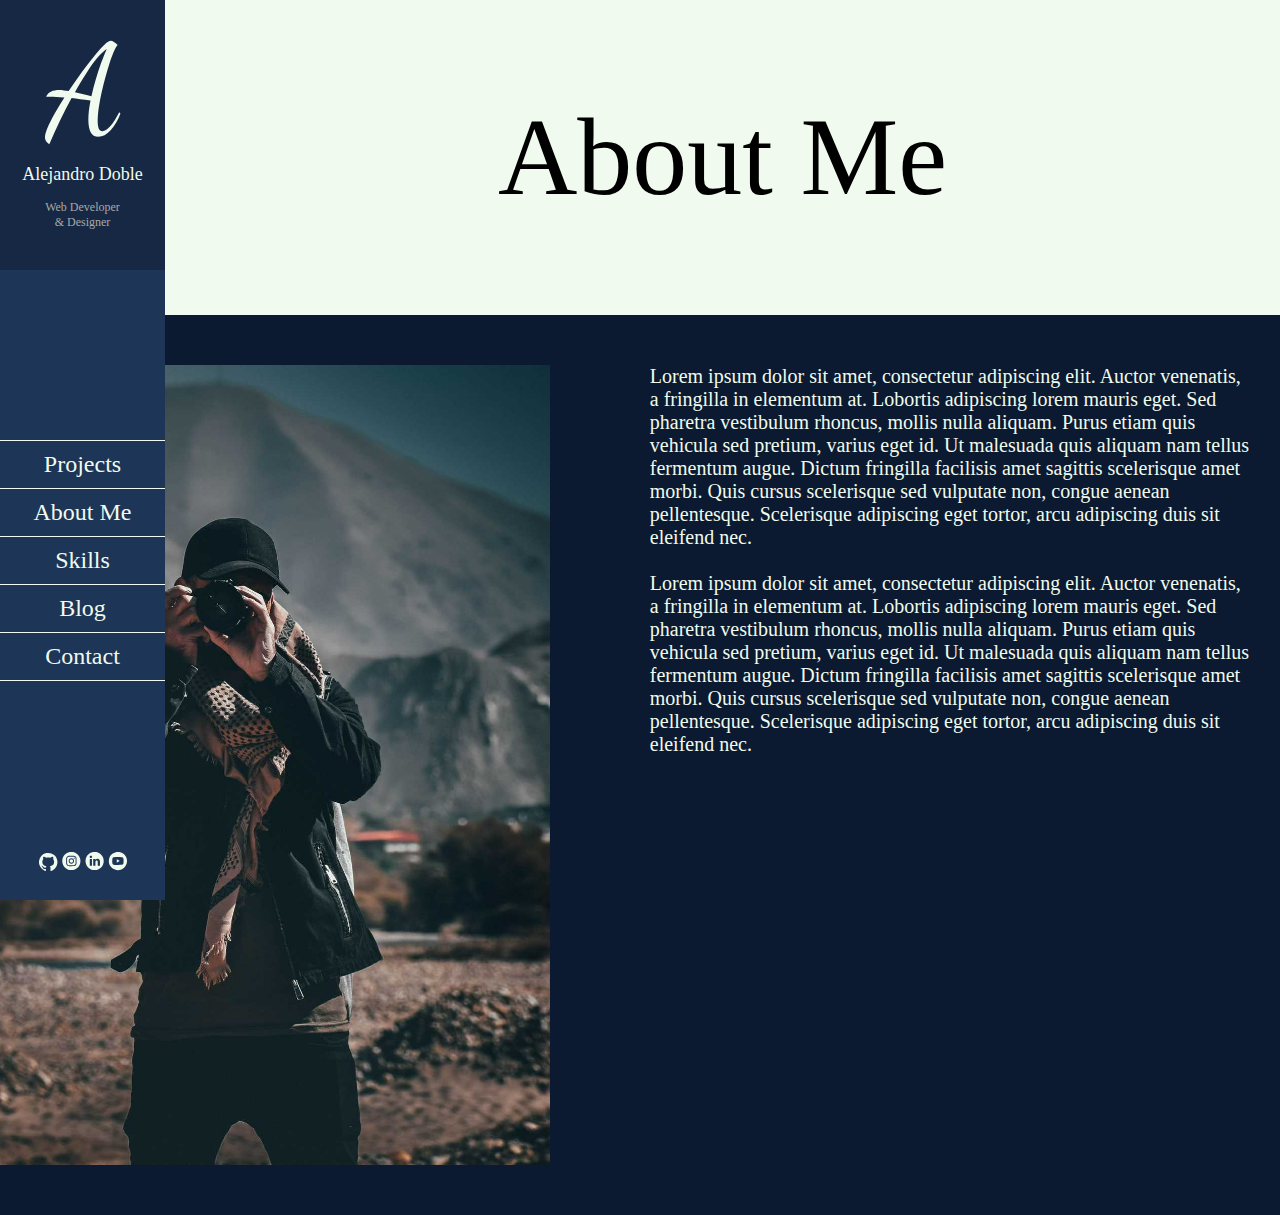
==== Pagina Web Portfolio/about_me.html @ 5e0beef0 "Portfolio 0.9.5" ====
<!DOCTYPE html>
<html lang="en">
<head>
    <meta charset="UTF-8">
    <meta http-equiv="X-UA-Compatible" content="IE=edge">
    <meta name="viewport" content="width=device-width, initial-scale=1.0">
    <link rel="icon" href="./media/img/favicon.svg" type="image/svg+xml">
    <link rel="stylesheet" href="./css/about_me.css">
    <title>About Me</title>
</head>
<body>
    <nav>
        <div class="personal-info">
            <div class="logo">
                <a href="./index.html">
                    <svg width="77" height="105" viewBox="0 0 77 105" fill="none" xmlns="http://www.w3.org/2000/svg">
                        <path d="M5.301 104.136C3.42367 103.027 2.229 101.832 1.717 100.552C1.205 99.3573 0.949 98.3333 0.949 97.48C0.949 95.0907 1.80233 91.848 3.509 87.752C5.301 83.656 7.64767 79.0053 10.549 73.8C13.5357 68.5093 16.821 63.048 20.405 57.416C17.2477 57.16 14.5597 56.9893 12.341 56.904C10.1223 56.8187 8.20233 56.776 6.581 56.776H2.101C3.03967 54.3013 4.661 52.5947 6.965 51.656C9.35433 50.632 12.1703 50.12 15.413 50.12C16.8637 50.12 18.357 50.2053 19.893 50.376C21.429 50.5467 23.0077 50.76 24.629 51.016C28.981 44.4453 33.4183 38.088 37.941 31.944C42.549 25.7147 46.8157 20.2107 50.741 15.432C54.7517 10.568 58.0797 6.89866 60.725 4.424C63.1997 2.03466 65.2477 0.839996 66.869 0.839996C67.8077 0.839996 68.8317 1.224 69.941 1.992C71.1357 2.67466 72.373 3.656 73.653 4.936C72.7997 5.61867 71.6903 7.45333 70.325 10.44C69.045 13.3413 67.637 17.0107 66.101 21.448C64.6503 25.8853 63.1997 30.7493 61.749 36.04C60.2983 41.3307 58.933 46.7493 57.653 52.296C56.4583 57.7573 55.477 62.9627 54.709 67.912C54.0263 72.8613 53.685 77.2133 53.685 80.968C53.685 84.2107 54.0263 86.728 54.709 88.52C55.477 90.312 56.7143 91.208 58.421 91.208C60.6397 91.208 63.157 89.672 65.973 86.6C68.789 83.528 71.861 78.7493 75.189 72.264L76.469 73.544C73.909 80.3707 70.6237 85.96 66.613 90.312C62.6877 94.664 58.5917 96.84 54.325 96.84C50.8263 96.84 48.2663 95.304 46.645 92.232C45.109 89.0747 44.341 84.8933 44.341 79.688C44.341 76.9573 44.5117 73.9707 44.853 70.728C45.2797 67.4853 45.8343 64.1147 46.517 60.616C42.7623 60.0187 39.3063 59.5493 36.149 59.208C33.077 58.7813 30.2183 58.3973 27.573 58.056C23.5623 65.48 19.637 73.1173 15.797 80.968C12.0423 88.8187 8.54367 96.5413 5.301 104.136ZM47.413 56.136C48.693 50.504 50.1863 44.8293 51.893 39.112C53.5997 33.3093 55.3917 27.8053 57.269 22.6C59.2317 17.3947 61.0663 12.8293 62.773 8.904C60.1277 10.5253 57.0557 13.4267 53.557 17.608C50.1437 21.704 46.517 26.7387 42.677 32.712C38.837 38.6 34.9117 45.0853 30.901 52.168C33.8023 52.7653 36.661 53.448 39.477 54.216C42.3783 54.8987 45.0237 55.5387 47.413 56.136Z" fill="#F1FAEE"/>
                    </svg>                 
                </a>
            </div>
            <p class="name-nav">Alejandro Doble</p>
            <div class="professions">
                <p>Web Developer</p>
                <p>& Designer</p>
            </div>
        </div>
        <ul class="links">
            <li>
                <a href="./index.html#projects">Projects</a>
            </li>
            <li>
                <a href="./index.html#about-me">About Me</a>
            </li>
            <li>
                <a href="./index.html#skills">Skills</a>
            </li>
            <li>
                <a href="./index.html#blog">Blog</a>
            </li>
            <li>
                <a href="./index.html#contact">Contact</a>
            </li>
        </ul>
        <ul class="social-media">
            <li>
                <a href="https://github.com/Alezz122">
                    <svg width="19" height="19" viewBox="0 0 19 19" fill="none" xmlns="http://www.w3.org/2000/svg">
                        <path d="M0 9.53865C0.0351326 9.27793 0.0662113 9.01632 0.105848 8.75651C0.372946 7.00427 1.08145 5.45219 2.23362 4.11068C3.59568 2.52471 5.30006 1.48819 7.34676 1.08469C10.2524 0.510854 12.8734 1.18139 15.1493 3.0868C16.7659 4.44007 17.7748 6.18282 18.2194 8.24638C18.4505 9.3186 18.4739 10.4017 18.3185 11.4888C18.1059 12.9772 17.5658 14.3345 16.6961 15.5567C15.8065 16.807 14.6764 17.782 13.304 18.4666C12.9729 18.6315 12.6243 18.7607 12.2838 18.9062C12.2784 18.9085 12.2725 18.9107 12.2671 18.913C11.7658 19.1014 11.4802 18.9067 11.4838 18.3744C11.4884 17.6108 11.5001 16.8472 11.501 16.084C11.5014 15.6313 11.4595 15.1812 11.2478 14.771C11.1559 14.5925 11.0298 14.4312 10.9141 14.2541C11.2294 14.1985 11.5528 14.1542 11.8708 14.0828C12.6103 13.9174 13.2963 13.6332 13.8612 13.1068C14.4098 12.5958 14.7363 11.9583 14.9003 11.2331C15.0858 10.4112 15.1557 9.58519 14.9633 8.75335C14.8408 8.22334 14.6003 7.75026 14.2476 7.33908C14.1517 7.22703 14.1458 7.1362 14.1868 7.00336C14.4143 6.26099 14.3224 5.53262 14.058 4.81916C14.0409 4.77262 13.9377 4.73512 13.8733 4.73331C13.4053 4.71976 12.9788 4.88106 12.5707 5.08485C12.2608 5.23937 11.9644 5.42237 11.6672 5.6013C11.5636 5.66365 11.473 5.68625 11.3492 5.65507C9.9236 5.29314 8.49533 5.29495 7.06975 5.65371C6.94589 5.68489 6.85355 5.66682 6.75176 5.59994C6.22972 5.25745 5.68967 4.94658 5.07666 4.79928C4.88703 4.75365 4.68705 4.74416 4.49111 4.73738C4.44292 4.73557 4.365 4.79928 4.34653 4.84989C4.07718 5.58458 4.00827 6.32922 4.24744 7.08831C4.26455 7.14253 4.24744 7.23245 4.21095 7.27537C3.46281 8.14923 3.25967 9.17537 3.36327 10.2887C3.42002 10.9009 3.53713 11.4965 3.80062 12.0595C4.20104 12.9144 4.85955 13.481 5.71985 13.8325C6.24459 14.0467 6.7941 14.1551 7.35217 14.2301C7.38775 14.2351 7.42378 14.2378 7.45846 14.2459C7.47423 14.2495 7.48819 14.2636 7.51206 14.2789C7.20173 14.5966 7.04048 14.9824 6.96661 15.4121C6.9585 15.4591 6.9049 15.5165 6.85896 15.5355C5.91714 15.9254 4.94468 15.8192 4.32941 14.8378C4.05511 14.4 3.72901 14.0209 3.21913 13.8664C3.03581 13.8108 2.83087 13.7936 2.63945 13.8076C2.42955 13.823 2.39217 13.9554 2.53405 14.1131C2.59756 14.1836 2.67188 14.2491 2.75205 14.2997C3.25652 14.6173 3.57361 15.0836 3.78261 15.6259C4.22086 16.7609 5.26448 17.1106 6.23918 17.0288C6.45809 17.0103 6.67564 16.9755 6.93283 16.943C6.93283 17.3144 6.93373 17.6799 6.93238 18.045C6.93148 18.219 6.94364 18.3952 6.91886 18.566C6.86977 18.9022 6.62339 19.0558 6.29143 18.9564C6.06307 18.8881 5.83831 18.8018 5.62031 18.7047C3.10022 17.5814 1.38233 15.7122 0.473839 13.1014C0.230614 12.4029 0.0923358 11.6786 0.0333311 10.9398C0.028827 10.8811 0.0126117 10.8232 0.00180171 10.7649C4.12772e-08 10.3565 0 9.94756 0 9.53865Z" fill="#F1FAEE"/>
                    </svg>    
                </a>
            </li>
            <li>
                <a href="">
                    <svg width="19" height="20" viewBox="0 0 19 20" fill="none" xmlns="http://www.w3.org/2000/svg">
                        <path d="M0.271973 10.6768C0.271973 10.2259 0.271973 9.77501 0.271973 9.32376C0.298643 9.12577 0.322824 8.92743 0.351983 8.72981C0.609439 6.98863 1.29006 5.43615 2.43475 4.09879C3.85218 2.44251 5.63197 1.40978 7.77802 1.02488C8.07851 0.97101 8.38148 0.931769 8.68339 0.886108C9.12113 0.886108 9.55888 0.886108 9.99663 0.886108C10.0539 0.89788 10.1108 0.913219 10.1687 0.921067C10.4667 0.96102 10.7686 0.981353 11.0631 1.04057C13.3059 1.49326 15.1553 2.60981 16.5461 4.43197C18.2477 6.66186 18.8063 9.17964 18.2359 11.9261C17.7879 14.0853 16.6659 15.8508 14.9285 17.196C12.7725 18.8658 10.3273 19.4419 7.65321 18.9536C5.69242 18.5954 4.03353 17.6487 2.68082 16.1797C1.42946 14.8213 0.657801 13.2238 0.37652 11.3924C0.339893 11.1541 0.306822 10.9155 0.271973 10.6768ZM4.17577 9.98263C4.15586 9.98299 4.13595 9.98334 4.11603 9.98334C4.14697 10.8366 4.16191 11.6906 4.21418 12.5425C4.24903 13.1133 4.44105 13.6412 4.79594 14.0993C5.39478 14.8723 6.22653 15.1562 7.15821 15.194C7.94374 15.2262 8.73104 15.2408 9.51692 15.229C10.3906 15.2158 11.2715 15.2254 12.1349 15.1141C13.2529 14.97 14.01 14.3087 14.367 13.2178C14.5334 12.7087 14.5551 12.1808 14.5522 11.6539C14.5448 10.2487 14.5462 8.84289 14.495 7.43917C14.4694 6.74213 14.181 6.12178 13.6711 5.62165C13.0968 5.05838 12.3817 4.83899 11.6093 4.80974C10.0141 4.74945 8.41704 4.71878 6.82288 4.83899C6.25427 4.8818 5.72833 5.06908 5.27139 5.42474C4.49973 6.02546 4.21453 6.85949 4.18111 7.79447C4.15515 8.52291 4.17577 9.25313 4.17577 9.98263Z" fill="#F1FAEE"/>
                        <path d="M5.0498 9.99654C5.07825 9.17928 5.08963 8.36629 5.13906 7.55581C5.20094 6.54271 5.90894 5.81071 6.91565 5.77289C8.23244 5.72331 9.55137 5.7226 10.8696 5.7226C11.2924 5.7226 11.7245 5.7465 12.1359 5.83639C12.9968 6.02403 13.5419 6.66043 13.5725 7.54547C13.618 8.85501 13.6234 10.166 13.6237 11.4766C13.6237 11.9125 13.601 12.3584 13.5099 12.7826C13.3247 13.6448 12.6849 14.1977 11.8084 14.2284C10.4912 14.274 9.17266 14.279 7.85444 14.2787C7.42594 14.2787 6.98819 14.2523 6.57107 14.162C5.72154 13.978 5.1924 13.3391 5.14048 12.4637C5.09105 11.641 5.07825 10.8163 5.0498 9.99654ZM9.35259 7.32287C7.86831 7.32501 6.68806 8.51148 6.68842 10.0008C6.68878 11.4894 7.87009 12.6759 9.35401 12.6777C10.8454 12.6795 12.031 11.4873 12.0267 9.99047C12.0225 8.50256 10.8379 7.32073 9.35259 7.32287ZM12.1359 7.82978C12.4748 7.83299 12.7589 7.55688 12.7649 7.21764C12.7714 6.87268 12.4844 6.58088 12.1402 6.58231C11.8016 6.58338 11.5221 6.86448 11.5214 7.20444C11.5207 7.54475 11.7974 7.82657 12.1359 7.82978Z" fill="#F1FAEE"/>
                        <path d="M9.36289 8.25607C10.3326 8.25714 11.0986 9.0341 11.0961 10.0144C11.0936 10.9761 10.318 11.7456 9.35222 11.7445C8.38356 11.7434 7.61652 10.9651 7.61866 9.98584C7.62115 9.02518 8.39743 8.25536 9.36289 8.25607Z" fill="#F1FAEE"/>
                    </svg>     
                </a>
            </li>
            <li>
                <a href="https://www.linkedin.com/in/alejandro-doble-gonz%C3%A1lez-180235227/">
                    <svg width="19" height="20" viewBox="0 0 19 20" fill="none" xmlns="http://www.w3.org/2000/svg">
                        <path d="M8.95488 0.886108C9.39263 0.886108 9.83038 0.886108 10.2681 0.886108C10.3254 0.89788 10.3823 0.913219 10.4402 0.921067C10.7382 0.96102 11.0401 0.981353 11.3346 1.04057C13.5774 1.49326 15.4268 2.60981 16.8176 4.43197C18.5192 6.66186 19.0778 9.17964 18.5074 11.9261C18.0594 14.0853 16.9374 15.8508 15.2 17.196C13.044 18.8658 10.5988 19.4419 7.9247 18.9536C5.96391 18.5954 4.30503 17.6487 2.95232 16.1797C1.70131 14.8209 0.929652 13.2238 0.64837 11.3921C0.611743 11.1538 0.578672 10.9151 0.543823 10.6765C0.543823 10.2256 0.543823 9.77466 0.543823 9.3234C0.570493 9.12541 0.594674 8.92708 0.623834 8.72945C0.88129 6.98827 1.56191 5.43544 2.7066 4.09843C4.12403 2.44215 5.90382 1.40942 8.04988 1.02451C8.35 0.971005 8.65298 0.932126 8.95488 0.886108ZM10.4168 14.6561C10.4168 14.5716 10.4168 14.5009 10.4168 14.4307C10.4168 13.2677 10.4182 12.1051 10.4161 10.9422C10.4153 10.593 10.4932 10.2716 10.7261 10.003C11.0462 9.63375 11.4498 9.50604 11.9231 9.61128C12.3548 9.70724 12.5774 10.013 12.6773 10.4193C12.7196 10.5901 12.7477 10.7692 12.7488 10.9451C12.7559 12.1137 12.7538 13.2823 12.7548 14.4513C12.7548 14.5198 12.7548 14.588 12.7548 14.6647C13.4796 14.6647 14.1769 14.6647 14.8742 14.6643C14.8966 14.6643 14.919 14.6582 14.9585 14.6525C14.9585 14.584 14.9585 14.5202 14.9585 14.4567C14.9585 13.5667 14.9631 12.677 14.9567 11.787C14.9532 11.2536 14.9663 10.7171 14.913 10.1881C14.8028 9.09438 14.2004 7.9632 12.6428 7.84298C11.7915 7.77735 11.0707 8.03883 10.553 8.75549C10.5206 8.80044 10.4854 8.84324 10.4516 8.88712C10.4388 8.88391 10.426 8.88034 10.4132 8.87713C10.4132 8.58569 10.4132 8.29424 10.4132 8.00637C9.66929 8.00637 8.95062 8.00637 8.22412 8.00637C8.22412 10.2288 8.22412 12.4383 8.22412 14.6565C8.95275 14.6561 9.67178 14.6561 10.4168 14.6561ZM6.96956 14.659C6.96956 12.433 6.96956 10.2227 6.96956 8.00315C6.23915 8.00315 5.52048 8.00315 4.79363 8.00315C4.79363 10.2266 4.79363 12.4408 4.79363 14.659C5.52261 14.659 6.23737 14.659 6.96956 14.659ZM4.6553 5.9295C4.65779 6.59872 5.17234 7.07745 5.8839 7.07245C6.61538 7.0671 7.13598 6.58552 7.12815 5.92094C7.12033 5.24066 6.60364 4.76051 5.88568 4.76729C5.15741 4.77407 4.65281 5.25065 4.6553 5.9295Z" fill="#F1FAEE"/>
                    </svg>    
                </a>
            </li>
            <li>
                <a href="">
                    <svg width="19" height="20" viewBox="0 0 19 20" fill="none" xmlns="http://www.w3.org/2000/svg">
                        <path d="M18.9999 9.36835C18.9999 9.79571 18.9999 10.2231 18.9999 10.6504C18.9615 10.9369 18.9327 11.2251 18.8829 11.5098C18.527 13.5499 17.6013 15.2861 16.0886 16.6962C14.7896 17.9077 13.2623 18.6746 11.5131 18.9857C11.1945 19.0424 10.8726 19.0799 10.5522 19.1262C10.1262 19.1262 9.70022 19.1262 9.27456 19.1262C9.22336 19.1148 9.17215 19.0998 9.12023 19.092C8.75289 19.0378 8.38022 19.0082 8.01822 18.9286C5.8654 18.456 4.08917 17.3565 2.74606 15.6057C0.991876 13.3187 0.433936 10.7371 1.0694 7.92718C1.58964 5.62736 2.86092 3.80591 4.7986 2.47604C6.80562 1.09872 9.03275 0.631047 11.4267 1.0156C13.0898 1.28279 14.5649 1.98768 15.8376 3.0971C17.4598 4.51116 18.4751 6.27981 18.8584 8.40554C18.9164 8.72481 18.9533 9.04765 18.9999 9.36835ZM10.1792 14.03C11.2951 13.9694 12.6588 13.908 14.0201 13.816C14.7665 13.7657 15.2629 13.328 15.3778 12.5935C15.4837 11.9168 15.5364 11.229 15.5716 10.5441C15.6228 9.54171 15.5733 8.54074 15.4147 7.54797C15.2999 6.83059 14.8959 6.37505 14.2413 6.24556C13.9294 6.18385 13.6101 6.14782 13.2925 6.1307C12.5728 6.09146 11.852 6.06185 11.1312 6.04402C9.35742 6.00014 7.5851 6.01869 5.81775 6.19741C5.0685 6.27303 4.56781 6.69183 4.44797 7.43561C4.342 8.09448 4.29258 8.76441 4.25666 9.43185C4.20154 10.4524 4.25702 11.4709 4.41526 12.4815C4.52798 13.201 4.95826 13.6637 5.61364 13.7803C5.90381 13.8317 6.19825 13.8738 6.49233 13.887C7.63773 13.9387 8.78383 13.9773 10.1792 14.03Z" fill="#F1FAEE"/>
                        <path d="M11.7474 10.0094C10.746 10.588 9.77666 11.1477 8.78809 11.7188C8.78809 10.5727 8.78809 9.45467 8.78809 8.30066C9.7731 8.86928 10.7446 9.43005 11.7474 10.0094Z" fill="#F1FAEE"/>
                    </svg>    
                </a>
            </li>
        </ul>
    </nav>
    <header>
        <h2>About Me</h2>
    </header>
    <div class="main">
        <div class="data-about-me">
            <img src="./media/img/profile-picture.jpeg" alt="">
            <p>
                Lorem ipsum dolor sit amet, consectetur adipiscing elit. Auctor venenatis, a fringilla in elementum at. Lobortis adipiscing lorem mauris eget. Sed pharetra vestibulum rhoncus, mollis nulla aliquam. Purus etiam quis vehicula sed pretium, varius eget id. Ut malesuada quis aliquam nam tellus fermentum augue. Dictum fringilla facilisis amet sagittis scelerisque amet morbi. Quis cursus scelerisque sed vulputate non, congue aenean pellentesque. Scelerisque adipiscing eget tortor, arcu adipiscing duis sit eleifend nec. <br /> <br />
                Lorem ipsum dolor sit amet, consectetur adipiscing elit. Auctor venenatis, a fringilla in elementum at. Lobortis adipiscing lorem mauris eget. Sed pharetra vestibulum rhoncus, mollis nulla aliquam. Purus etiam quis vehicula sed pretium, varius eget id. Ut malesuada quis aliquam nam tellus fermentum augue. Dictum fringilla facilisis amet sagittis scelerisque amet morbi. Quis cursus scelerisque sed vulputate non, congue aenean pellentesque. Scelerisque adipiscing eget tortor, arcu adipiscing duis sit eleifend nec.
            </p>
            <button>VIEW CV</button>
        </div>
    </div>
</body>
---- Pagina Web Portfolio/css/about_me.css ----
@import url('./main.css');
@import url('./navbar.css');

body {
    background-color: var(--blue-bg);
}

header {
    height: 35vh;
    width: 100%;
    padding: 0 0 0 165px;
    font-family: 'Bellefair';
    display: flex;
    background-color: var(--cream);
}


header h2 {
    font-weight: normal;
    font-size: 110px;
    text-align: center;
    margin: auto
}

header h2 span {
    color: var(--blue-dark);
    text-decoration: underline;
}

.main {
    width: 100%;
    max-width: 100%;
    padding: 50px 0 50px 165px;
    background-color: var(--blue-bg);
    display: flex;
    flex-direction: column;
    justify-content: center;
    align-items: center;
    gap: 100px;
}

.main .data-about-me {
    display: flex;
    gap: 100px;
}

.main button {
    width: 150px;
    height: 60px;
    background-color: var(--blue-light);
    font-family: 'Bellefair';
    font-size: 24px;
    cursor: pointer;
}

.main button:hover {
    background-color: #b7f1f2;
    border: 1px solid #81fdff
}

.main img {
    height: 800px;
}

.main p {
    width: 600px;
    color: var(--cream);
    font-family: 'Open Sans';
    font-size: 20px;
}
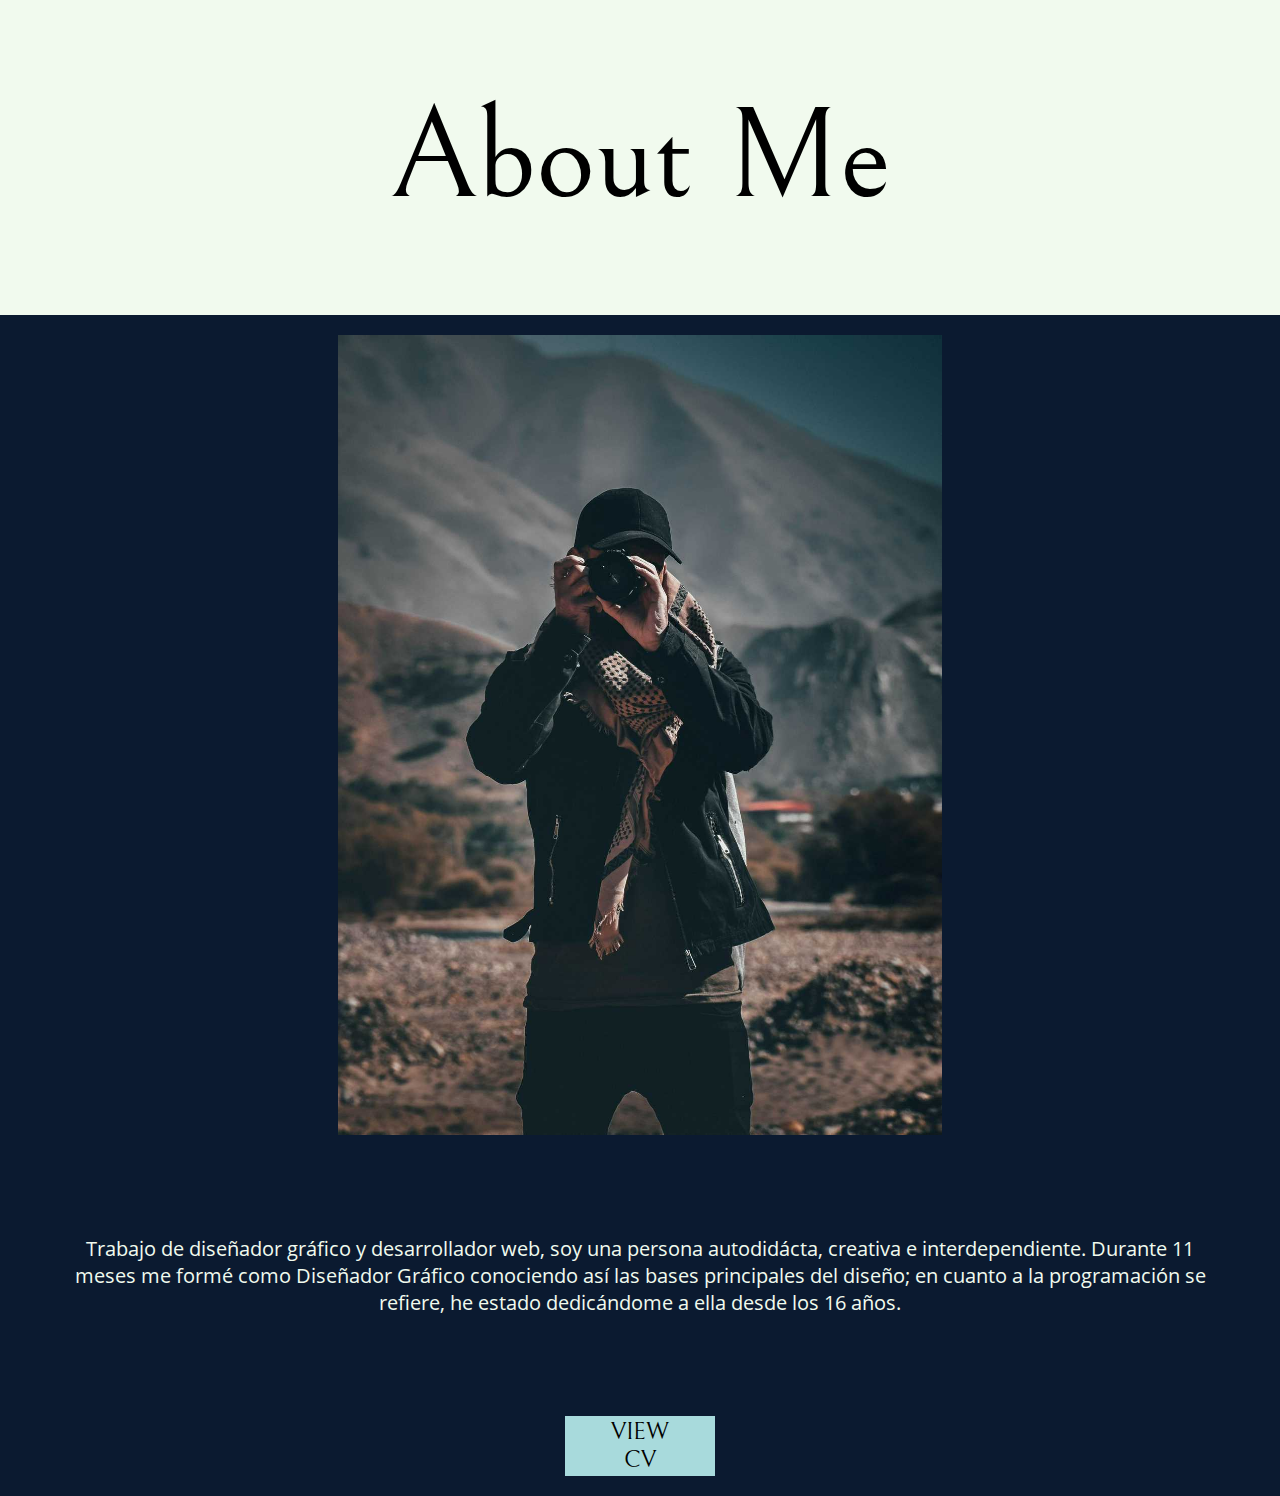
==== commit 6b811498: "Portfolio 0.9.8" ====
--- a/Pagina Web Portfolio/about_me.html
+++ b/Pagina Web Portfolio/about_me.html
@@ -1,91 +1,90 @@
-<!DOCTYPE html>
-<html lang="en">
-<head>
-    <meta charset="UTF-8">
-    <meta http-equiv="X-UA-Compatible" content="IE=edge">
-    <meta name="viewport" content="width=device-width, initial-scale=1.0">
-    <link rel="icon" href="./media/img/favicon.svg" type="image/svg+xml">
-    <link rel="stylesheet" href="./css/about_me.css">
-    <title>About Me</title>
-</head>
-<body>
-    <nav>
-        <div class="personal-info">
-            <div class="logo">
-                <a href="./index.html">
-                    <svg width="77" height="105" viewBox="0 0 77 105" fill="none" xmlns="http://www.w3.org/2000/svg">
-                        <path d="M5.301 104.136C3.42367 103.027 2.229 101.832 1.717 100.552C1.205 99.3573 0.949 98.3333 0.949 97.48C0.949 95.0907 1.80233 91.848 3.509 87.752C5.301 83.656 7.64767 79.0053 10.549 73.8C13.5357 68.5093 16.821 63.048 20.405 57.416C17.2477 57.16 14.5597 56.9893 12.341 56.904C10.1223 56.8187 8.20233 56.776 6.581 56.776H2.101C3.03967 54.3013 4.661 52.5947 6.965 51.656C9.35433 50.632 12.1703 50.12 15.413 50.12C16.8637 50.12 18.357 50.2053 19.893 50.376C21.429 50.5467 23.0077 50.76 24.629 51.016C28.981 44.4453 33.4183 38.088 37.941 31.944C42.549 25.7147 46.8157 20.2107 50.741 15.432C54.7517 10.568 58.0797 6.89866 60.725 4.424C63.1997 2.03466 65.2477 0.839996 66.869 0.839996C67.8077 0.839996 68.8317 1.224 69.941 1.992C71.1357 2.67466 72.373 3.656 73.653 4.936C72.7997 5.61867 71.6903 7.45333 70.325 10.44C69.045 13.3413 67.637 17.0107 66.101 21.448C64.6503 25.8853 63.1997 30.7493 61.749 36.04C60.2983 41.3307 58.933 46.7493 57.653 52.296C56.4583 57.7573 55.477 62.9627 54.709 67.912C54.0263 72.8613 53.685 77.2133 53.685 80.968C53.685 84.2107 54.0263 86.728 54.709 88.52C55.477 90.312 56.7143 91.208 58.421 91.208C60.6397 91.208 63.157 89.672 65.973 86.6C68.789 83.528 71.861 78.7493 75.189 72.264L76.469 73.544C73.909 80.3707 70.6237 85.96 66.613 90.312C62.6877 94.664 58.5917 96.84 54.325 96.84C50.8263 96.84 48.2663 95.304 46.645 92.232C45.109 89.0747 44.341 84.8933 44.341 79.688C44.341 76.9573 44.5117 73.9707 44.853 70.728C45.2797 67.4853 45.8343 64.1147 46.517 60.616C42.7623 60.0187 39.3063 59.5493 36.149 59.208C33.077 58.7813 30.2183 58.3973 27.573 58.056C23.5623 65.48 19.637 73.1173 15.797 80.968C12.0423 88.8187 8.54367 96.5413 5.301 104.136ZM47.413 56.136C48.693 50.504 50.1863 44.8293 51.893 39.112C53.5997 33.3093 55.3917 27.8053 57.269 22.6C59.2317 17.3947 61.0663 12.8293 62.773 8.904C60.1277 10.5253 57.0557 13.4267 53.557 17.608C50.1437 21.704 46.517 26.7387 42.677 32.712C38.837 38.6 34.9117 45.0853 30.901 52.168C33.8023 52.7653 36.661 53.448 39.477 54.216C42.3783 54.8987 45.0237 55.5387 47.413 56.136Z" fill="#F1FAEE"/>
-                    </svg>                 
-                </a>
-            </div>
-            <p class="name-nav">Alejandro Doble</p>
-            <div class="professions">
-                <p>Web Developer</p>
-                <p>& Designer</p>
-            </div>
-        </div>
-        <ul class="links">
-            <li>
-                <a href="./index.html#projects">Projects</a>
-            </li>
-            <li>
-                <a href="./index.html#about-me">About Me</a>
-            </li>
-            <li>
-                <a href="./index.html#skills">Skills</a>
-            </li>
-            <li>
-                <a href="./index.html#blog">Blog</a>
-            </li>
-            <li>
-                <a href="./index.html#contact">Contact</a>
-            </li>
-        </ul>
-        <ul class="social-media">
-            <li>
-                <a href="https://github.com/Alezz122">
-                    <svg width="19" height="19" viewBox="0 0 19 19" fill="none" xmlns="http://www.w3.org/2000/svg">
-                        <path d="M0 9.53865C0.0351326 9.27793 0.0662113 9.01632 0.105848 8.75651C0.372946 7.00427 1.08145 5.45219 2.23362 4.11068C3.59568 2.52471 5.30006 1.48819 7.34676 1.08469C10.2524 0.510854 12.8734 1.18139 15.1493 3.0868C16.7659 4.44007 17.7748 6.18282 18.2194 8.24638C18.4505 9.3186 18.4739 10.4017 18.3185 11.4888C18.1059 12.9772 17.5658 14.3345 16.6961 15.5567C15.8065 16.807 14.6764 17.782 13.304 18.4666C12.9729 18.6315 12.6243 18.7607 12.2838 18.9062C12.2784 18.9085 12.2725 18.9107 12.2671 18.913C11.7658 19.1014 11.4802 18.9067 11.4838 18.3744C11.4884 17.6108 11.5001 16.8472 11.501 16.084C11.5014 15.6313 11.4595 15.1812 11.2478 14.771C11.1559 14.5925 11.0298 14.4312 10.9141 14.2541C11.2294 14.1985 11.5528 14.1542 11.8708 14.0828C12.6103 13.9174 13.2963 13.6332 13.8612 13.1068C14.4098 12.5958 14.7363 11.9583 14.9003 11.2331C15.0858 10.4112 15.1557 9.58519 14.9633 8.75335C14.8408 8.22334 14.6003 7.75026 14.2476 7.33908C14.1517 7.22703 14.1458 7.1362 14.1868 7.00336C14.4143 6.26099 14.3224 5.53262 14.058 4.81916C14.0409 4.77262 13.9377 4.73512 13.8733 4.73331C13.4053 4.71976 12.9788 4.88106 12.5707 5.08485C12.2608 5.23937 11.9644 5.42237 11.6672 5.6013C11.5636 5.66365 11.473 5.68625 11.3492 5.65507C9.9236 5.29314 8.49533 5.29495 7.06975 5.65371C6.94589 5.68489 6.85355 5.66682 6.75176 5.59994C6.22972 5.25745 5.68967 4.94658 5.07666 4.79928C4.88703 4.75365 4.68705 4.74416 4.49111 4.73738C4.44292 4.73557 4.365 4.79928 4.34653 4.84989C4.07718 5.58458 4.00827 6.32922 4.24744 7.08831C4.26455 7.14253 4.24744 7.23245 4.21095 7.27537C3.46281 8.14923 3.25967 9.17537 3.36327 10.2887C3.42002 10.9009 3.53713 11.4965 3.80062 12.0595C4.20104 12.9144 4.85955 13.481 5.71985 13.8325C6.24459 14.0467 6.7941 14.1551 7.35217 14.2301C7.38775 14.2351 7.42378 14.2378 7.45846 14.2459C7.47423 14.2495 7.48819 14.2636 7.51206 14.2789C7.20173 14.5966 7.04048 14.9824 6.96661 15.4121C6.9585 15.4591 6.9049 15.5165 6.85896 15.5355C5.91714 15.9254 4.94468 15.8192 4.32941 14.8378C4.05511 14.4 3.72901 14.0209 3.21913 13.8664C3.03581 13.8108 2.83087 13.7936 2.63945 13.8076C2.42955 13.823 2.39217 13.9554 2.53405 14.1131C2.59756 14.1836 2.67188 14.2491 2.75205 14.2997C3.25652 14.6173 3.57361 15.0836 3.78261 15.6259C4.22086 16.7609 5.26448 17.1106 6.23918 17.0288C6.45809 17.0103 6.67564 16.9755 6.93283 16.943C6.93283 17.3144 6.93373 17.6799 6.93238 18.045C6.93148 18.219 6.94364 18.3952 6.91886 18.566C6.86977 18.9022 6.62339 19.0558 6.29143 18.9564C6.06307 18.8881 5.83831 18.8018 5.62031 18.7047C3.10022 17.5814 1.38233 15.7122 0.473839 13.1014C0.230614 12.4029 0.0923358 11.6786 0.0333311 10.9398C0.028827 10.8811 0.0126117 10.8232 0.00180171 10.7649C4.12772e-08 10.3565 0 9.94756 0 9.53865Z" fill="#F1FAEE"/>
-                    </svg>    
-                </a>
-            </li>
-            <li>
-                <a href="">
-                    <svg width="19" height="20" viewBox="0 0 19 20" fill="none" xmlns="http://www.w3.org/2000/svg">
-                        <path d="M0.271973 10.6768C0.271973 10.2259 0.271973 9.77501 0.271973 9.32376C0.298643 9.12577 0.322824 8.92743 0.351983 8.72981C0.609439 6.98863 1.29006 5.43615 2.43475 4.09879C3.85218 2.44251 5.63197 1.40978 7.77802 1.02488C8.07851 0.97101 8.38148 0.931769 8.68339 0.886108C9.12113 0.886108 9.55888 0.886108 9.99663 0.886108C10.0539 0.89788 10.1108 0.913219 10.1687 0.921067C10.4667 0.96102 10.7686 0.981353 11.0631 1.04057C13.3059 1.49326 15.1553 2.60981 16.5461 4.43197C18.2477 6.66186 18.8063 9.17964 18.2359 11.9261C17.7879 14.0853 16.6659 15.8508 14.9285 17.196C12.7725 18.8658 10.3273 19.4419 7.65321 18.9536C5.69242 18.5954 4.03353 17.6487 2.68082 16.1797C1.42946 14.8213 0.657801 13.2238 0.37652 11.3924C0.339893 11.1541 0.306822 10.9155 0.271973 10.6768ZM4.17577 9.98263C4.15586 9.98299 4.13595 9.98334 4.11603 9.98334C4.14697 10.8366 4.16191 11.6906 4.21418 12.5425C4.24903 13.1133 4.44105 13.6412 4.79594 14.0993C5.39478 14.8723 6.22653 15.1562 7.15821 15.194C7.94374 15.2262 8.73104 15.2408 9.51692 15.229C10.3906 15.2158 11.2715 15.2254 12.1349 15.1141C13.2529 14.97 14.01 14.3087 14.367 13.2178C14.5334 12.7087 14.5551 12.1808 14.5522 11.6539C14.5448 10.2487 14.5462 8.84289 14.495 7.43917C14.4694 6.74213 14.181 6.12178 13.6711 5.62165C13.0968 5.05838 12.3817 4.83899 11.6093 4.80974C10.0141 4.74945 8.41704 4.71878 6.82288 4.83899C6.25427 4.8818 5.72833 5.06908 5.27139 5.42474C4.49973 6.02546 4.21453 6.85949 4.18111 7.79447C4.15515 8.52291 4.17577 9.25313 4.17577 9.98263Z" fill="#F1FAEE"/>
-                        <path d="M5.0498 9.99654C5.07825 9.17928 5.08963 8.36629 5.13906 7.55581C5.20094 6.54271 5.90894 5.81071 6.91565 5.77289C8.23244 5.72331 9.55137 5.7226 10.8696 5.7226C11.2924 5.7226 11.7245 5.7465 12.1359 5.83639C12.9968 6.02403 13.5419 6.66043 13.5725 7.54547C13.618 8.85501 13.6234 10.166 13.6237 11.4766C13.6237 11.9125 13.601 12.3584 13.5099 12.7826C13.3247 13.6448 12.6849 14.1977 11.8084 14.2284C10.4912 14.274 9.17266 14.279 7.85444 14.2787C7.42594 14.2787 6.98819 14.2523 6.57107 14.162C5.72154 13.978 5.1924 13.3391 5.14048 12.4637C5.09105 11.641 5.07825 10.8163 5.0498 9.99654ZM9.35259 7.32287C7.86831 7.32501 6.68806 8.51148 6.68842 10.0008C6.68878 11.4894 7.87009 12.6759 9.35401 12.6777C10.8454 12.6795 12.031 11.4873 12.0267 9.99047C12.0225 8.50256 10.8379 7.32073 9.35259 7.32287ZM12.1359 7.82978C12.4748 7.83299 12.7589 7.55688 12.7649 7.21764C12.7714 6.87268 12.4844 6.58088 12.1402 6.58231C11.8016 6.58338 11.5221 6.86448 11.5214 7.20444C11.5207 7.54475 11.7974 7.82657 12.1359 7.82978Z" fill="#F1FAEE"/>
-                        <path d="M9.36289 8.25607C10.3326 8.25714 11.0986 9.0341 11.0961 10.0144C11.0936 10.9761 10.318 11.7456 9.35222 11.7445C8.38356 11.7434 7.61652 10.9651 7.61866 9.98584C7.62115 9.02518 8.39743 8.25536 9.36289 8.25607Z" fill="#F1FAEE"/>
-                    </svg>     
-                </a>
-            </li>
-            <li>
-                <a href="https://www.linkedin.com/in/alejandro-doble-gonz%C3%A1lez-180235227/">
-                    <svg width="19" height="20" viewBox="0 0 19 20" fill="none" xmlns="http://www.w3.org/2000/svg">
-                        <path d="M8.95488 0.886108C9.39263 0.886108 9.83038 0.886108 10.2681 0.886108C10.3254 0.89788 10.3823 0.913219 10.4402 0.921067C10.7382 0.96102 11.0401 0.981353 11.3346 1.04057C13.5774 1.49326 15.4268 2.60981 16.8176 4.43197C18.5192 6.66186 19.0778 9.17964 18.5074 11.9261C18.0594 14.0853 16.9374 15.8508 15.2 17.196C13.044 18.8658 10.5988 19.4419 7.9247 18.9536C5.96391 18.5954 4.30503 17.6487 2.95232 16.1797C1.70131 14.8209 0.929652 13.2238 0.64837 11.3921C0.611743 11.1538 0.578672 10.9151 0.543823 10.6765C0.543823 10.2256 0.543823 9.77466 0.543823 9.3234C0.570493 9.12541 0.594674 8.92708 0.623834 8.72945C0.88129 6.98827 1.56191 5.43544 2.7066 4.09843C4.12403 2.44215 5.90382 1.40942 8.04988 1.02451C8.35 0.971005 8.65298 0.932126 8.95488 0.886108ZM10.4168 14.6561C10.4168 14.5716 10.4168 14.5009 10.4168 14.4307C10.4168 13.2677 10.4182 12.1051 10.4161 10.9422C10.4153 10.593 10.4932 10.2716 10.7261 10.003C11.0462 9.63375 11.4498 9.50604 11.9231 9.61128C12.3548 9.70724 12.5774 10.013 12.6773 10.4193C12.7196 10.5901 12.7477 10.7692 12.7488 10.9451C12.7559 12.1137 12.7538 13.2823 12.7548 14.4513C12.7548 14.5198 12.7548 14.588 12.7548 14.6647C13.4796 14.6647 14.1769 14.6647 14.8742 14.6643C14.8966 14.6643 14.919 14.6582 14.9585 14.6525C14.9585 14.584 14.9585 14.5202 14.9585 14.4567C14.9585 13.5667 14.9631 12.677 14.9567 11.787C14.9532 11.2536 14.9663 10.7171 14.913 10.1881C14.8028 9.09438 14.2004 7.9632 12.6428 7.84298C11.7915 7.77735 11.0707 8.03883 10.553 8.75549C10.5206 8.80044 10.4854 8.84324 10.4516 8.88712C10.4388 8.88391 10.426 8.88034 10.4132 8.87713C10.4132 8.58569 10.4132 8.29424 10.4132 8.00637C9.66929 8.00637 8.95062 8.00637 8.22412 8.00637C8.22412 10.2288 8.22412 12.4383 8.22412 14.6565C8.95275 14.6561 9.67178 14.6561 10.4168 14.6561ZM6.96956 14.659C6.96956 12.433 6.96956 10.2227 6.96956 8.00315C6.23915 8.00315 5.52048 8.00315 4.79363 8.00315C4.79363 10.2266 4.79363 12.4408 4.79363 14.659C5.52261 14.659 6.23737 14.659 6.96956 14.659ZM4.6553 5.9295C4.65779 6.59872 5.17234 7.07745 5.8839 7.07245C6.61538 7.0671 7.13598 6.58552 7.12815 5.92094C7.12033 5.24066 6.60364 4.76051 5.88568 4.76729C5.15741 4.77407 4.65281 5.25065 4.6553 5.9295Z" fill="#F1FAEE"/>
-                    </svg>    
-                </a>
-            </li>
-            <li>
-                <a href="">
-                    <svg width="19" height="20" viewBox="0 0 19 20" fill="none" xmlns="http://www.w3.org/2000/svg">
-                        <path d="M18.9999 9.36835C18.9999 9.79571 18.9999 10.2231 18.9999 10.6504C18.9615 10.9369 18.9327 11.2251 18.8829 11.5098C18.527 13.5499 17.6013 15.2861 16.0886 16.6962C14.7896 17.9077 13.2623 18.6746 11.5131 18.9857C11.1945 19.0424 10.8726 19.0799 10.5522 19.1262C10.1262 19.1262 9.70022 19.1262 9.27456 19.1262C9.22336 19.1148 9.17215 19.0998 9.12023 19.092C8.75289 19.0378 8.38022 19.0082 8.01822 18.9286C5.8654 18.456 4.08917 17.3565 2.74606 15.6057C0.991876 13.3187 0.433936 10.7371 1.0694 7.92718C1.58964 5.62736 2.86092 3.80591 4.7986 2.47604C6.80562 1.09872 9.03275 0.631047 11.4267 1.0156C13.0898 1.28279 14.5649 1.98768 15.8376 3.0971C17.4598 4.51116 18.4751 6.27981 18.8584 8.40554C18.9164 8.72481 18.9533 9.04765 18.9999 9.36835ZM10.1792 14.03C11.2951 13.9694 12.6588 13.908 14.0201 13.816C14.7665 13.7657 15.2629 13.328 15.3778 12.5935C15.4837 11.9168 15.5364 11.229 15.5716 10.5441C15.6228 9.54171 15.5733 8.54074 15.4147 7.54797C15.2999 6.83059 14.8959 6.37505 14.2413 6.24556C13.9294 6.18385 13.6101 6.14782 13.2925 6.1307C12.5728 6.09146 11.852 6.06185 11.1312 6.04402C9.35742 6.00014 7.5851 6.01869 5.81775 6.19741C5.0685 6.27303 4.56781 6.69183 4.44797 7.43561C4.342 8.09448 4.29258 8.76441 4.25666 9.43185C4.20154 10.4524 4.25702 11.4709 4.41526 12.4815C4.52798 13.201 4.95826 13.6637 5.61364 13.7803C5.90381 13.8317 6.19825 13.8738 6.49233 13.887C7.63773 13.9387 8.78383 13.9773 10.1792 14.03Z" fill="#F1FAEE"/>
-                        <path d="M11.7474 10.0094C10.746 10.588 9.77666 11.1477 8.78809 11.7188C8.78809 10.5727 8.78809 9.45467 8.78809 8.30066C9.7731 8.86928 10.7446 9.43005 11.7474 10.0094Z" fill="#F1FAEE"/>
-                    </svg>    
-                </a>
-            </li>
-        </ul>
-    </nav>
-    <header>
-        <h2>About Me</h2>
-    </header>
-    <div class="main">
-        <div class="data-about-me">
-            <img src="./media/img/profile-picture.jpeg" alt="">
-            <p>
-                Lorem ipsum dolor sit amet, consectetur adipiscing elit. Auctor venenatis, a fringilla in elementum at. Lobortis adipiscing lorem mauris eget. Sed pharetra vestibulum rhoncus, mollis nulla aliquam. Purus etiam quis vehicula sed pretium, varius eget id. Ut malesuada quis aliquam nam tellus fermentum augue. Dictum fringilla facilisis amet sagittis scelerisque amet morbi. Quis cursus scelerisque sed vulputate non, congue aenean pellentesque. Scelerisque adipiscing eget tortor, arcu adipiscing duis sit eleifend nec. <br /> <br />
-                Lorem ipsum dolor sit amet, consectetur adipiscing elit. Auctor venenatis, a fringilla in elementum at. Lobortis adipiscing lorem mauris eget. Sed pharetra vestibulum rhoncus, mollis nulla aliquam. Purus etiam quis vehicula sed pretium, varius eget id. Ut malesuada quis aliquam nam tellus fermentum augue. Dictum fringilla facilisis amet sagittis scelerisque amet morbi. Quis cursus scelerisque sed vulputate non, congue aenean pellentesque. Scelerisque adipiscing eget tortor, arcu adipiscing duis sit eleifend nec.
-            </p>
-            <button>VIEW CV</button>
-        </div>
-    </div>
+<!DOCTYPE html>
+<html lang="es">
+<head>
+    <meta charset="UTF-8">
+    <meta http-equiv="X-UA-Compatible" content="IE=edge">
+    <meta name="viewport" content="width=device-width, initial-scale=1.0">
+    <link rel="icon" href="./media/img/favicon.svg" type="image/svg+xml">
+    <link rel="stylesheet" href="./css/about_me.css">
+    <title>About Me</title>
+</head>
+<body>
+    <nav>
+        <div class="personal-info">
+            <div class="logo">
+                <a href="./index.html">
+                    <svg width="77" height="105" viewBox="0 0 77 105" fill="none" xmlns="http://www.w3.org/2000/svg">
+                        <path d="M5.301 104.136C3.42367 103.027 2.229 101.832 1.717 100.552C1.205 99.3573 0.949 98.3333 0.949 97.48C0.949 95.0907 1.80233 91.848 3.509 87.752C5.301 83.656 7.64767 79.0053 10.549 73.8C13.5357 68.5093 16.821 63.048 20.405 57.416C17.2477 57.16 14.5597 56.9893 12.341 56.904C10.1223 56.8187 8.20233 56.776 6.581 56.776H2.101C3.03967 54.3013 4.661 52.5947 6.965 51.656C9.35433 50.632 12.1703 50.12 15.413 50.12C16.8637 50.12 18.357 50.2053 19.893 50.376C21.429 50.5467 23.0077 50.76 24.629 51.016C28.981 44.4453 33.4183 38.088 37.941 31.944C42.549 25.7147 46.8157 20.2107 50.741 15.432C54.7517 10.568 58.0797 6.89866 60.725 4.424C63.1997 2.03466 65.2477 0.839996 66.869 0.839996C67.8077 0.839996 68.8317 1.224 69.941 1.992C71.1357 2.67466 72.373 3.656 73.653 4.936C72.7997 5.61867 71.6903 7.45333 70.325 10.44C69.045 13.3413 67.637 17.0107 66.101 21.448C64.6503 25.8853 63.1997 30.7493 61.749 36.04C60.2983 41.3307 58.933 46.7493 57.653 52.296C56.4583 57.7573 55.477 62.9627 54.709 67.912C54.0263 72.8613 53.685 77.2133 53.685 80.968C53.685 84.2107 54.0263 86.728 54.709 88.52C55.477 90.312 56.7143 91.208 58.421 91.208C60.6397 91.208 63.157 89.672 65.973 86.6C68.789 83.528 71.861 78.7493 75.189 72.264L76.469 73.544C73.909 80.3707 70.6237 85.96 66.613 90.312C62.6877 94.664 58.5917 96.84 54.325 96.84C50.8263 96.84 48.2663 95.304 46.645 92.232C45.109 89.0747 44.341 84.8933 44.341 79.688C44.341 76.9573 44.5117 73.9707 44.853 70.728C45.2797 67.4853 45.8343 64.1147 46.517 60.616C42.7623 60.0187 39.3063 59.5493 36.149 59.208C33.077 58.7813 30.2183 58.3973 27.573 58.056C23.5623 65.48 19.637 73.1173 15.797 80.968C12.0423 88.8187 8.54367 96.5413 5.301 104.136ZM47.413 56.136C48.693 50.504 50.1863 44.8293 51.893 39.112C53.5997 33.3093 55.3917 27.8053 57.269 22.6C59.2317 17.3947 61.0663 12.8293 62.773 8.904C60.1277 10.5253 57.0557 13.4267 53.557 17.608C50.1437 21.704 46.517 26.7387 42.677 32.712C38.837 38.6 34.9117 45.0853 30.901 52.168C33.8023 52.7653 36.661 53.448 39.477 54.216C42.3783 54.8987 45.0237 55.5387 47.413 56.136Z" fill="#F1FAEE"/>
+                    </svg>                 
+                </a>
+            </div>
+            <p class="name-nav">Alejandro Doble</p>
+            <div class="professions">
+                <p>Desarrollador Web</p>
+                <p>& Diseñador</p>
+            </div>
+        </div>
+        <ul class="links">
+            <li>
+                <a href="./index.html#projects">Proyectos</a>
+            </li>
+            <li>
+                <a href="./index.html#about-me">Sobre Mi</a>
+            </li>
+            <li>
+                <a href="./index.html#skills">Habilidades</a>
+            </li>
+            <li>
+                <a href="./index.html#blog">Blog</a>
+            </li>
+            <li>
+                <a href="./index.html#contact">Contacto</a>
+            </li>
+        </ul>
+        <ul class="social-media">
+            <li>
+                <a href="https://github.com/Alezz122">
+                    <svg width="19" height="19" viewBox="0 0 19 19" fill="none" xmlns="http://www.w3.org/2000/svg">
+                        <path d="M0 9.53865C0.0351326 9.27793 0.0662113 9.01632 0.105848 8.75651C0.372946 7.00427 1.08145 5.45219 2.23362 4.11068C3.59568 2.52471 5.30006 1.48819 7.34676 1.08469C10.2524 0.510854 12.8734 1.18139 15.1493 3.0868C16.7659 4.44007 17.7748 6.18282 18.2194 8.24638C18.4505 9.3186 18.4739 10.4017 18.3185 11.4888C18.1059 12.9772 17.5658 14.3345 16.6961 15.5567C15.8065 16.807 14.6764 17.782 13.304 18.4666C12.9729 18.6315 12.6243 18.7607 12.2838 18.9062C12.2784 18.9085 12.2725 18.9107 12.2671 18.913C11.7658 19.1014 11.4802 18.9067 11.4838 18.3744C11.4884 17.6108 11.5001 16.8472 11.501 16.084C11.5014 15.6313 11.4595 15.1812 11.2478 14.771C11.1559 14.5925 11.0298 14.4312 10.9141 14.2541C11.2294 14.1985 11.5528 14.1542 11.8708 14.0828C12.6103 13.9174 13.2963 13.6332 13.8612 13.1068C14.4098 12.5958 14.7363 11.9583 14.9003 11.2331C15.0858 10.4112 15.1557 9.58519 14.9633 8.75335C14.8408 8.22334 14.6003 7.75026 14.2476 7.33908C14.1517 7.22703 14.1458 7.1362 14.1868 7.00336C14.4143 6.26099 14.3224 5.53262 14.058 4.81916C14.0409 4.77262 13.9377 4.73512 13.8733 4.73331C13.4053 4.71976 12.9788 4.88106 12.5707 5.08485C12.2608 5.23937 11.9644 5.42237 11.6672 5.6013C11.5636 5.66365 11.473 5.68625 11.3492 5.65507C9.9236 5.29314 8.49533 5.29495 7.06975 5.65371C6.94589 5.68489 6.85355 5.66682 6.75176 5.59994C6.22972 5.25745 5.68967 4.94658 5.07666 4.79928C4.88703 4.75365 4.68705 4.74416 4.49111 4.73738C4.44292 4.73557 4.365 4.79928 4.34653 4.84989C4.07718 5.58458 4.00827 6.32922 4.24744 7.08831C4.26455 7.14253 4.24744 7.23245 4.21095 7.27537C3.46281 8.14923 3.25967 9.17537 3.36327 10.2887C3.42002 10.9009 3.53713 11.4965 3.80062 12.0595C4.20104 12.9144 4.85955 13.481 5.71985 13.8325C6.24459 14.0467 6.7941 14.1551 7.35217 14.2301C7.38775 14.2351 7.42378 14.2378 7.45846 14.2459C7.47423 14.2495 7.48819 14.2636 7.51206 14.2789C7.20173 14.5966 7.04048 14.9824 6.96661 15.4121C6.9585 15.4591 6.9049 15.5165 6.85896 15.5355C5.91714 15.9254 4.94468 15.8192 4.32941 14.8378C4.05511 14.4 3.72901 14.0209 3.21913 13.8664C3.03581 13.8108 2.83087 13.7936 2.63945 13.8076C2.42955 13.823 2.39217 13.9554 2.53405 14.1131C2.59756 14.1836 2.67188 14.2491 2.75205 14.2997C3.25652 14.6173 3.57361 15.0836 3.78261 15.6259C4.22086 16.7609 5.26448 17.1106 6.23918 17.0288C6.45809 17.0103 6.67564 16.9755 6.93283 16.943C6.93283 17.3144 6.93373 17.6799 6.93238 18.045C6.93148 18.219 6.94364 18.3952 6.91886 18.566C6.86977 18.9022 6.62339 19.0558 6.29143 18.9564C6.06307 18.8881 5.83831 18.8018 5.62031 18.7047C3.10022 17.5814 1.38233 15.7122 0.473839 13.1014C0.230614 12.4029 0.0923358 11.6786 0.0333311 10.9398C0.028827 10.8811 0.0126117 10.8232 0.00180171 10.7649C4.12772e-08 10.3565 0 9.94756 0 9.53865Z" fill="#F1FAEE"/>
+                    </svg>    
+                </a>
+            </li>
+            <li>
+                <a href="">
+                    <svg width="19" height="20" viewBox="0 0 19 20" fill="none" xmlns="http://www.w3.org/2000/svg">
+                        <path d="M0.271973 10.6768C0.271973 10.2259 0.271973 9.77501 0.271973 9.32376C0.298643 9.12577 0.322824 8.92743 0.351983 8.72981C0.609439 6.98863 1.29006 5.43615 2.43475 4.09879C3.85218 2.44251 5.63197 1.40978 7.77802 1.02488C8.07851 0.97101 8.38148 0.931769 8.68339 0.886108C9.12113 0.886108 9.55888 0.886108 9.99663 0.886108C10.0539 0.89788 10.1108 0.913219 10.1687 0.921067C10.4667 0.96102 10.7686 0.981353 11.0631 1.04057C13.3059 1.49326 15.1553 2.60981 16.5461 4.43197C18.2477 6.66186 18.8063 9.17964 18.2359 11.9261C17.7879 14.0853 16.6659 15.8508 14.9285 17.196C12.7725 18.8658 10.3273 19.4419 7.65321 18.9536C5.69242 18.5954 4.03353 17.6487 2.68082 16.1797C1.42946 14.8213 0.657801 13.2238 0.37652 11.3924C0.339893 11.1541 0.306822 10.9155 0.271973 10.6768ZM4.17577 9.98263C4.15586 9.98299 4.13595 9.98334 4.11603 9.98334C4.14697 10.8366 4.16191 11.6906 4.21418 12.5425C4.24903 13.1133 4.44105 13.6412 4.79594 14.0993C5.39478 14.8723 6.22653 15.1562 7.15821 15.194C7.94374 15.2262 8.73104 15.2408 9.51692 15.229C10.3906 15.2158 11.2715 15.2254 12.1349 15.1141C13.2529 14.97 14.01 14.3087 14.367 13.2178C14.5334 12.7087 14.5551 12.1808 14.5522 11.6539C14.5448 10.2487 14.5462 8.84289 14.495 7.43917C14.4694 6.74213 14.181 6.12178 13.6711 5.62165C13.0968 5.05838 12.3817 4.83899 11.6093 4.80974C10.0141 4.74945 8.41704 4.71878 6.82288 4.83899C6.25427 4.8818 5.72833 5.06908 5.27139 5.42474C4.49973 6.02546 4.21453 6.85949 4.18111 7.79447C4.15515 8.52291 4.17577 9.25313 4.17577 9.98263Z" fill="#F1FAEE"/>
+                        <path d="M5.0498 9.99654C5.07825 9.17928 5.08963 8.36629 5.13906 7.55581C5.20094 6.54271 5.90894 5.81071 6.91565 5.77289C8.23244 5.72331 9.55137 5.7226 10.8696 5.7226C11.2924 5.7226 11.7245 5.7465 12.1359 5.83639C12.9968 6.02403 13.5419 6.66043 13.5725 7.54547C13.618 8.85501 13.6234 10.166 13.6237 11.4766C13.6237 11.9125 13.601 12.3584 13.5099 12.7826C13.3247 13.6448 12.6849 14.1977 11.8084 14.2284C10.4912 14.274 9.17266 14.279 7.85444 14.2787C7.42594 14.2787 6.98819 14.2523 6.57107 14.162C5.72154 13.978 5.1924 13.3391 5.14048 12.4637C5.09105 11.641 5.07825 10.8163 5.0498 9.99654ZM9.35259 7.32287C7.86831 7.32501 6.68806 8.51148 6.68842 10.0008C6.68878 11.4894 7.87009 12.6759 9.35401 12.6777C10.8454 12.6795 12.031 11.4873 12.0267 9.99047C12.0225 8.50256 10.8379 7.32073 9.35259 7.32287ZM12.1359 7.82978C12.4748 7.83299 12.7589 7.55688 12.7649 7.21764C12.7714 6.87268 12.4844 6.58088 12.1402 6.58231C11.8016 6.58338 11.5221 6.86448 11.5214 7.20444C11.5207 7.54475 11.7974 7.82657 12.1359 7.82978Z" fill="#F1FAEE"/>
+                        <path d="M9.36289 8.25607C10.3326 8.25714 11.0986 9.0341 11.0961 10.0144C11.0936 10.9761 10.318 11.7456 9.35222 11.7445C8.38356 11.7434 7.61652 10.9651 7.61866 9.98584C7.62115 9.02518 8.39743 8.25536 9.36289 8.25607Z" fill="#F1FAEE"/>
+                    </svg>     
+                </a>
+            </li>
+            <li>
+                <a href="https://www.linkedin.com/in/alejandro-doble-gonz%C3%A1lez-180235227/">
+                    <svg width="19" height="20" viewBox="0 0 19 20" fill="none" xmlns="http://www.w3.org/2000/svg">
+                        <path d="M8.95488 0.886108C9.39263 0.886108 9.83038 0.886108 10.2681 0.886108C10.3254 0.89788 10.3823 0.913219 10.4402 0.921067C10.7382 0.96102 11.0401 0.981353 11.3346 1.04057C13.5774 1.49326 15.4268 2.60981 16.8176 4.43197C18.5192 6.66186 19.0778 9.17964 18.5074 11.9261C18.0594 14.0853 16.9374 15.8508 15.2 17.196C13.044 18.8658 10.5988 19.4419 7.9247 18.9536C5.96391 18.5954 4.30503 17.6487 2.95232 16.1797C1.70131 14.8209 0.929652 13.2238 0.64837 11.3921C0.611743 11.1538 0.578672 10.9151 0.543823 10.6765C0.543823 10.2256 0.543823 9.77466 0.543823 9.3234C0.570493 9.12541 0.594674 8.92708 0.623834 8.72945C0.88129 6.98827 1.56191 5.43544 2.7066 4.09843C4.12403 2.44215 5.90382 1.40942 8.04988 1.02451C8.35 0.971005 8.65298 0.932126 8.95488 0.886108ZM10.4168 14.6561C10.4168 14.5716 10.4168 14.5009 10.4168 14.4307C10.4168 13.2677 10.4182 12.1051 10.4161 10.9422C10.4153 10.593 10.4932 10.2716 10.7261 10.003C11.0462 9.63375 11.4498 9.50604 11.9231 9.61128C12.3548 9.70724 12.5774 10.013 12.6773 10.4193C12.7196 10.5901 12.7477 10.7692 12.7488 10.9451C12.7559 12.1137 12.7538 13.2823 12.7548 14.4513C12.7548 14.5198 12.7548 14.588 12.7548 14.6647C13.4796 14.6647 14.1769 14.6647 14.8742 14.6643C14.8966 14.6643 14.919 14.6582 14.9585 14.6525C14.9585 14.584 14.9585 14.5202 14.9585 14.4567C14.9585 13.5667 14.9631 12.677 14.9567 11.787C14.9532 11.2536 14.9663 10.7171 14.913 10.1881C14.8028 9.09438 14.2004 7.9632 12.6428 7.84298C11.7915 7.77735 11.0707 8.03883 10.553 8.75549C10.5206 8.80044 10.4854 8.84324 10.4516 8.88712C10.4388 8.88391 10.426 8.88034 10.4132 8.87713C10.4132 8.58569 10.4132 8.29424 10.4132 8.00637C9.66929 8.00637 8.95062 8.00637 8.22412 8.00637C8.22412 10.2288 8.22412 12.4383 8.22412 14.6565C8.95275 14.6561 9.67178 14.6561 10.4168 14.6561ZM6.96956 14.659C6.96956 12.433 6.96956 10.2227 6.96956 8.00315C6.23915 8.00315 5.52048 8.00315 4.79363 8.00315C4.79363 10.2266 4.79363 12.4408 4.79363 14.659C5.52261 14.659 6.23737 14.659 6.96956 14.659ZM4.6553 5.9295C4.65779 6.59872 5.17234 7.07745 5.8839 7.07245C6.61538 7.0671 7.13598 6.58552 7.12815 5.92094C7.12033 5.24066 6.60364 4.76051 5.88568 4.76729C5.15741 4.77407 4.65281 5.25065 4.6553 5.9295Z" fill="#F1FAEE"/>
+                    </svg>    
+                </a>
+            </li>
+            <li>
+                <a href="">
+                    <svg width="19" height="20" viewBox="0 0 19 20" fill="none" xmlns="http://www.w3.org/2000/svg">
+                        <path d="M18.9999 9.36835C18.9999 9.79571 18.9999 10.2231 18.9999 10.6504C18.9615 10.9369 18.9327 11.2251 18.8829 11.5098C18.527 13.5499 17.6013 15.2861 16.0886 16.6962C14.7896 17.9077 13.2623 18.6746 11.5131 18.9857C11.1945 19.0424 10.8726 19.0799 10.5522 19.1262C10.1262 19.1262 9.70022 19.1262 9.27456 19.1262C9.22336 19.1148 9.17215 19.0998 9.12023 19.092C8.75289 19.0378 8.38022 19.0082 8.01822 18.9286C5.8654 18.456 4.08917 17.3565 2.74606 15.6057C0.991876 13.3187 0.433936 10.7371 1.0694 7.92718C1.58964 5.62736 2.86092 3.80591 4.7986 2.47604C6.80562 1.09872 9.03275 0.631047 11.4267 1.0156C13.0898 1.28279 14.5649 1.98768 15.8376 3.0971C17.4598 4.51116 18.4751 6.27981 18.8584 8.40554C18.9164 8.72481 18.9533 9.04765 18.9999 9.36835ZM10.1792 14.03C11.2951 13.9694 12.6588 13.908 14.0201 13.816C14.7665 13.7657 15.2629 13.328 15.3778 12.5935C15.4837 11.9168 15.5364 11.229 15.5716 10.5441C15.6228 9.54171 15.5733 8.54074 15.4147 7.54797C15.2999 6.83059 14.8959 6.37505 14.2413 6.24556C13.9294 6.18385 13.6101 6.14782 13.2925 6.1307C12.5728 6.09146 11.852 6.06185 11.1312 6.04402C9.35742 6.00014 7.5851 6.01869 5.81775 6.19741C5.0685 6.27303 4.56781 6.69183 4.44797 7.43561C4.342 8.09448 4.29258 8.76441 4.25666 9.43185C4.20154 10.4524 4.25702 11.4709 4.41526 12.4815C4.52798 13.201 4.95826 13.6637 5.61364 13.7803C5.90381 13.8317 6.19825 13.8738 6.49233 13.887C7.63773 13.9387 8.78383 13.9773 10.1792 14.03Z" fill="#F1FAEE"/>
+                        <path d="M11.7474 10.0094C10.746 10.588 9.77666 11.1477 8.78809 11.7188C8.78809 10.5727 8.78809 9.45467 8.78809 8.30066C9.7731 8.86928 10.7446 9.43005 11.7474 10.0094Z" fill="#F1FAEE"/>
+                    </svg>    
+                </a>
+            </li>
+        </ul>
+    </nav>
+    <header>
+        <h2>About Me</h2>
+    </header>
+    <div class="main">
+        <div class="data-about-me">
+            <img src="./media/img/profile-picture.jpeg" alt="">
+            <p>
+                Trabajo de diseñador gráfico y desarrollador web, soy una persona autodidácta, creativa e interdependiente. Durante 11 meses me formé como Diseñador Gráfico conociendo así las bases principales del diseño; en cuanto a la programación se refiere, he estado dedicándome a ella desde los 16 años.
+            </p>
+            <button>VIEW CV</button>
+        </div>
+    </div>
 </body>--- a/Pagina Web Portfolio/css/about_me.css
+++ b/Pagina Web Portfolio/css/about_me.css
@@ -1,71 +1,115 @@
-@import url('./main.css');
-@import url('./navbar.css');
-
-body {
-    background-color: var(--blue-bg);
-}
-
-header {
-    height: 35vh;
-    width: 100%;
-    padding: 0 0 0 165px;
-    font-family: 'Bellefair';
-    display: flex;
-    background-color: var(--cream);
-}
-
-
-header h2 {
-    font-weight: normal;
-    font-size: 110px;
-    text-align: center;
-    margin: auto
-}
-
-header h2 span {
-    color: var(--blue-dark);
-    text-decoration: underline;
-}
-
-.main {
-    width: 100%;
-    max-width: 100%;
-    padding: 50px 0 50px 165px;
-    background-color: var(--blue-bg);
-    display: flex;
-    flex-direction: column;
-    justify-content: center;
-    align-items: center;
-    gap: 100px;
-}
-
-.main .data-about-me {
-    display: flex;
-    gap: 100px;
-}
-
-.main button {
-    width: 150px;
-    height: 60px;
-    background-color: var(--blue-light);
-    font-family: 'Bellefair';
-    font-size: 24px;
-    cursor: pointer;
-}
-
-.main button:hover {
-    background-color: #b7f1f2;
-    border: 1px solid #81fdff
-}
-
-.main img {
-    height: 800px;
-}
-
-.main p {
-    width: 600px;
-    color: var(--cream);
-    font-family: 'Open Sans';
-    font-size: 20px;
-}
-
+@import url('./main.css');
+@import url('./navbar.css');
+
+body {
+    background-color: var(--blue-bg);
+}
+
+header {
+    height: 35vh;
+    width: 100%;
+    padding: 0 0 0 165px;
+    font-family: 'Bellefair';
+    display: flex;
+    background-color: var(--cream);
+}
+
+
+header h2 {
+    font-weight: normal;
+    font-size: 110px;
+    text-align: center;
+    margin: auto
+}
+
+header h2 span {
+    color: var(--blue-dark);
+    text-decoration: underline;
+}
+
+.main {
+    width: 100%;
+    max-width: 100%;
+    padding: 50px 0 50px 165px;
+    background-color: var(--blue-bg);
+    display: flex;
+    flex-direction: column;
+    justify-content: center;
+    align-items: center;
+    gap: 100px;
+}
+
+.main .data-about-me {
+    display: flex;
+    justify-content: center;
+    align-items: center;
+    gap: 100px;
+}
+
+.main button {
+    width: 150px;
+    height: 60px;
+    background-color: var(--blue-light);
+    font-family: 'Bellefair';
+    font-size: 24px;
+    cursor: pointer;
+  	border: 0px solid var(--blue-light);
+    
+}
+
+.main button:hover {
+    background-color: #b7f1f2;
+    border: 1px solid #81fdff
+}
+
+.main img {
+    height: 800px;
+}
+
+.main p {
+    width: 600px;
+    color: var(--cream);
+    font-family: 'Open Sans';
+    font-size: 20px;
+}
+
+
+@media only screen and (max-width: 1720px) {
+    header {
+        padding: 0;
+    }
+    .main {
+        padding: 20px;
+    }
+    header h2 {
+        font-size: 10vw;
+    }
+    .main p {
+        width: auto;
+        text-align: center;
+        padding: 0 40px;
+    }
+    .main button {
+        padding: 0 40px;
+    }
+
+    nav {
+        display: none;
+    }
+  }
+  
+@media only screen and (max-width: 1520px) {
+    .data-about-me {
+        flex-direction: column;
+    }
+  }
+
+@media only screen and (max-width: 615px) {
+    .main img {
+        width: 100%;
+        height: auto !important;
+    }
+    .main p {
+        font-size: 2vmax;
+    }
+}